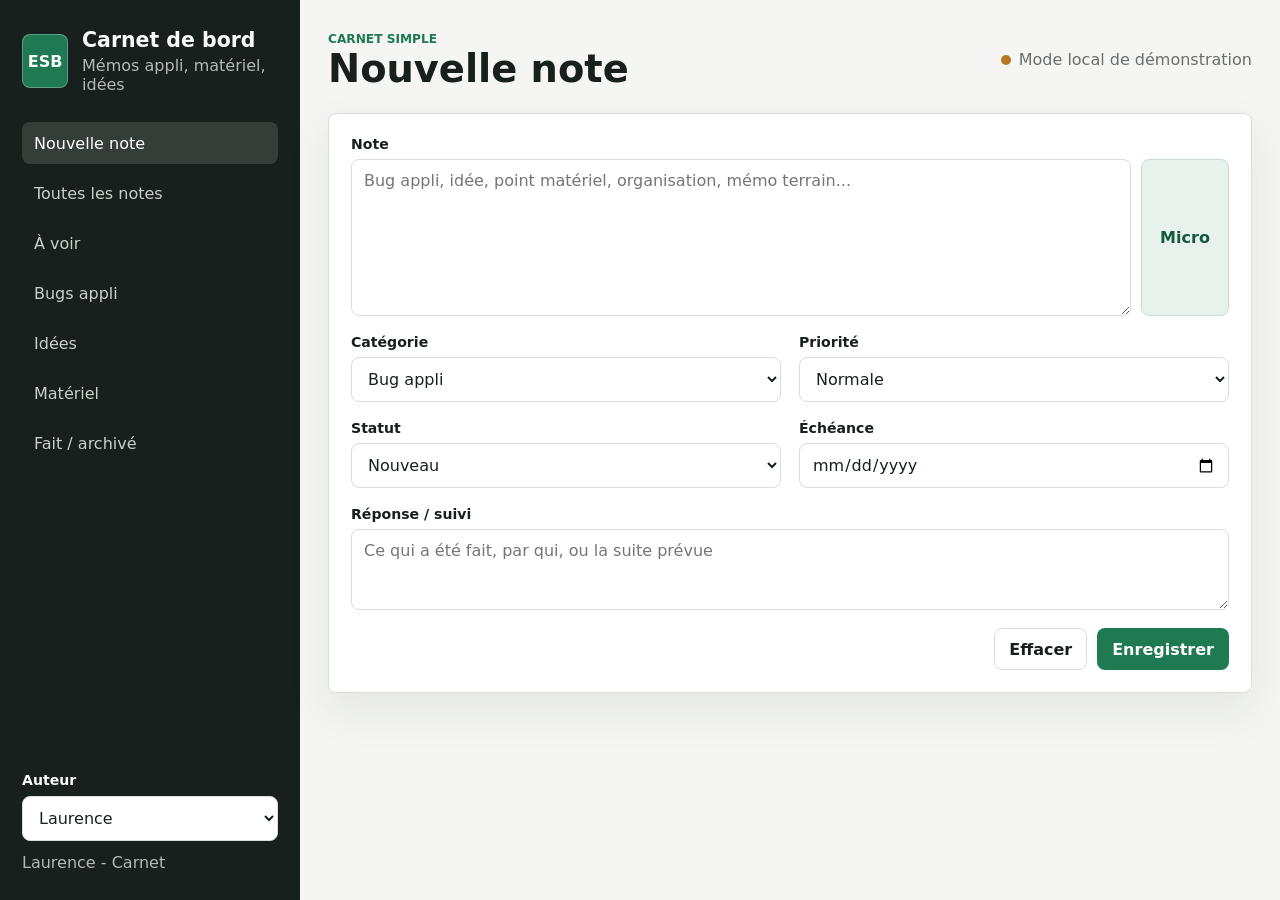
==== index.html @ 7f1f878f "Add files via upload" ====
<!doctype html>
<html lang="fr">
  <head>
    <meta charset="utf-8">
    <meta name="viewport" content="width=device-width, initial-scale=1">
    <title>Carnet de bord ESB</title>
    <link rel="stylesheet" href="./styles.css">
  </head>
  <body>
    <div class="app-shell">
      <aside class="sidebar" aria-label="Navigation">
        <div class="brand">
          <span class="brand-mark">ESB</span>
          <div>
            <h1>Carnet de bord</h1>
            <p>Mémos appli, matériel, idées</p>
          </div>
        </div>

        <nav class="views" id="viewNav" aria-label="Vues">
          <button class="view-button active" data-view="new">Nouvelle note</button>
          <button class="view-button" data-view="all">Toutes les notes</button>
          <button class="view-button" data-view="todo">À voir</button>
          <button class="view-button" data-view="bugs">Bugs appli</button>
          <button class="view-button" data-view="ideas">Idées</button>
          <button class="view-button" data-view="material">Matériel</button>
          <button class="view-button" data-view="done">Fait / archivé</button>
        </nav>

        <section class="session-box" aria-label="Auteur">
          <label for="userSelect">Auteur</label>
          <select id="userSelect"></select>
          <p id="profileHint">Carnet partagé Antoni / Vincent / Laurence</p>
        </section>
      </aside>

      <main class="workspace">
        <header class="topbar">
          <div>
            <p class="eyebrow">Carnet simple</p>
            <h2 id="viewTitle">Nouvelle note</h2>
          </div>
          <div class="sync-state">
            <span id="statusDot" class="dot"></span>
            <span id="syncText">Mode local</span>
          </div>
        </header>

        <section id="newNotePanel" class="panel">
          <form id="noteForm" class="note-form">
            <div class="field full">
              <label for="noteText">Note</label>
              <div class="text-tools">
                <textarea id="noteText" rows="7" placeholder="Bug appli, idée, point matériel, organisation, mémo terrain..." required></textarea>
                <button type="button" id="micButton" class="icon-button" title="Dicter la note" aria-label="Dicter la note">Micro</button>
              </div>
            </div>

            <div class="field">
              <label for="categoryInput">Catégorie</label>
              <select id="categoryInput" required></select>
            </div>

            <div class="field">
              <label for="priorityInput">Priorité</label>
              <select id="priorityInput" required></select>
            </div>

            <div class="field">
              <label for="statusInput">Statut</label>
              <select id="statusInput"></select>
            </div>

            <div class="field">
              <label for="dueDateInput">Échéance</label>
              <input id="dueDateInput" type="date">
            </div>

            <div class="field full">
              <label for="followupInput">Réponse / suivi</label>
              <textarea id="followupInput" rows="3" placeholder="Ce qui a été fait, par qui, ou la suite prévue"></textarea>
            </div>

            <div class="form-actions">
              <button type="reset" class="secondary-button">Effacer</button>
              <button type="submit" class="primary-button">Enregistrer</button>
            </div>
          </form>
        </section>

        <section id="listPanel" class="panel hidden">
          <div class="list-toolbar">
            <input id="searchInput" type="search" placeholder="Rechercher">
            <select id="statusFilter" aria-label="Filtrer par statut"></select>
          </div>

          <div id="notesList" class="notes-list"></div>
        </section>
      </main>
    </div>

    <template id="noteCardTemplate">
      <article class="note-card">
        <div class="card-head">
          <div>
            <span class="category-pill"></span>
            <h3></h3>
          </div>
          <span class="priority-badge"></span>
        </div>
        <p class="note-meta"></p>
        <p class="note-body"></p>
        <dl class="note-details"></dl>
        <div class="followup-box"></div>
        <div class="card-actions">
          <button type="button" data-action="todo" class="secondary-button">À voir</button>
          <button type="button" data-action="progress" class="secondary-button">En cours</button>
          <button type="button" data-action="done" class="primary-button">Fait</button>
          <button type="button" data-action="archive" class="danger-button">Archiver</button>
        </div>
      </article>
    </template>

    <script src="./app.js" defer></script>
  </body>
</html>
---- styles.css ----
:root {
  --bg: #f5f6f3;
  --surface: #ffffff;
  --ink: #17201c;
  --muted: #67706b;
  --line: #d9ded7;
  --green: #1f7a54;
  --green-dark: #15583c;
  --blue: #22577a;
  --amber: #b7791f;
  --red: #b42318;
  --shadow: 0 18px 45px rgba(23, 32, 28, 0.08);
  font-family: Inter, ui-sans-serif, system-ui, -apple-system, BlinkMacSystemFont, "Segoe UI", sans-serif;
}

* {
  box-sizing: border-box;
}

body {
  margin: 0;
  background: var(--bg);
  color: var(--ink);
}

button,
input,
select,
textarea {
  font: inherit;
}

button {
  cursor: pointer;
}

.app-shell {
  display: grid;
  grid-template-columns: 300px minmax(0, 1fr);
  min-height: 100vh;
}

.sidebar {
  background: #17201c;
  color: #f7fbf8;
  padding: 28px 22px;
  display: flex;
  flex-direction: column;
  gap: 28px;
}

.brand {
  display: flex;
  align-items: center;
  gap: 14px;
}

.brand-mark {
  display: grid;
  place-items: center;
  width: 54px;
  height: 54px;
  border: 1px solid rgba(255, 255, 255, 0.28);
  border-radius: 8px;
  background: #1f7a54;
  font-weight: 800;
}

.brand h1,
.topbar h2,
.note-card h3 {
  margin: 0;
  letter-spacing: 0;
}

.brand h1 {
  font-size: 1.28rem;
}

.brand p,
.eyebrow,
.session-box p,
.note-meta {
  margin: 4px 0 0;
  color: var(--muted);
}

.brand p,
.session-box p {
  color: rgba(247, 251, 248, 0.7);
}

.views {
  display: grid;
  gap: 8px;
}

.view-button {
  width: 100%;
  min-height: 42px;
  border: 0;
  border-radius: 8px;
  padding: 10px 12px;
  text-align: left;
  color: rgba(247, 251, 248, 0.8);
  background: transparent;
}

.view-button.active,
.view-button:hover {
  color: #ffffff;
  background: rgba(255, 255, 255, 0.13);
}

.session-box {
  margin-top: auto;
  display: grid;
  gap: 8px;
}

.session-box label,
.field label {
  font-weight: 700;
  font-size: 0.88rem;
}

.session-box select,
.field input,
.field select,
.field textarea,
.list-toolbar input,
.list-toolbar select {
  width: 100%;
  border: 1px solid var(--line);
  border-radius: 8px;
  background: #ffffff;
  color: var(--ink);
  padding: 11px 12px;
}

.workspace {
  min-width: 0;
  padding: 28px;
}

.topbar {
  display: flex;
  justify-content: space-between;
  align-items: center;
  gap: 16px;
  margin-bottom: 22px;
}

.eyebrow {
  color: var(--green);
  font-weight: 800;
  text-transform: uppercase;
  font-size: 0.76rem;
}

.topbar h2 {
  font-size: clamp(1.7rem, 3vw, 2.4rem);
}

.sync-state {
  display: flex;
  align-items: center;
  gap: 8px;
  color: var(--muted);
  white-space: nowrap;
}

.dot {
  width: 10px;
  height: 10px;
  border-radius: 50%;
  background: var(--amber);
}

.dot.online {
  background: var(--green);
}

.dot.error {
  background: var(--red);
}

.panel {
  background: var(--surface);
  border: 1px solid var(--line);
  border-radius: 8px;
  box-shadow: var(--shadow);
  padding: 22px;
}

.hidden {
  display: none;
}

.note-form {
  display: grid;
  grid-template-columns: repeat(2, minmax(0, 1fr));
  gap: 18px;
}

.field {
  display: grid;
  gap: 7px;
}

.field.full {
  grid-column: 1 / -1;
}

.text-tools {
  display: grid;
  grid-template-columns: minmax(0, 1fr) 88px;
  gap: 10px;
}

textarea {
  resize: vertical;
  min-height: 48px;
}

.icon-button,
.primary-button,
.secondary-button,
.danger-button {
  min-height: 42px;
  border-radius: 8px;
  border: 1px solid transparent;
  padding: 10px 14px;
  font-weight: 800;
}

.icon-button {
  background: #e8f2ed;
  border-color: #c8ded3;
  color: var(--green-dark);
}

.primary-button {
  background: var(--green);
  color: #ffffff;
}

.secondary-button {
  background: #ffffff;
  border-color: var(--line);
  color: var(--ink);
}

.danger-button {
  background: #fff5f4;
  border-color: #f2c3bf;
  color: var(--red);
}

.form-actions,
.card-actions,
.list-toolbar {
  display: flex;
  justify-content: flex-end;
  gap: 10px;
  flex-wrap: wrap;
}

.form-actions {
  grid-column: 1 / -1;
}

.list-toolbar {
  justify-content: space-between;
  margin-bottom: 16px;
}

.list-toolbar input {
  max-width: 420px;
}

.list-toolbar select {
  max-width: 220px;
}

.notes-list {
  display: grid;
  gap: 14px;
}

.note-card {
  border: 1px solid var(--line);
  border-radius: 8px;
  padding: 18px;
  background: #ffffff;
}

.card-head {
  display: flex;
  justify-content: space-between;
  gap: 16px;
  align-items: flex-start;
}

.category-pill,
.priority-badge {
  display: inline-flex;
  align-items: center;
  min-height: 28px;
  border-radius: 8px;
  padding: 4px 9px;
  font-size: 0.8rem;
  font-weight: 800;
}

.category-pill {
  background: #e8f2ed;
  color: var(--green-dark);
}

.priority-badge {
  background: #f9edd8;
  color: #7a4b10;
  white-space: nowrap;
}

.note-card h3 {
  margin-top: 10px;
  font-size: 1.05rem;
}

.note-body {
  white-space: pre-wrap;
  line-height: 1.5;
}

.note-details {
  display: grid;
  grid-template-columns: repeat(2, minmax(120px, 1fr));
  gap: 10px;
  margin: 14px 0;
}

.note-details div {
  border-top: 1px solid var(--line);
  padding-top: 8px;
}

.note-details dt {
  color: var(--muted);
  font-size: 0.78rem;
  font-weight: 800;
}

.note-details dd {
  margin: 3px 0 0;
}

.followup-box {
  border-left: 4px solid var(--blue);
  background: #f2f7fa;
  padding: 10px 12px;
  margin: 12px 0;
  border-radius: 0 8px 8px 0;
  color: #213644;
}

.empty-state {
  text-align: center;
  color: var(--muted);
  padding: 40px 12px;
}

@media (max-width: 860px) {
  .app-shell {
    grid-template-columns: 1fr;
  }

  .sidebar {
    position: static;
  }

  .views {
    grid-template-columns: repeat(2, minmax(0, 1fr));
  }

  .workspace {
    padding: 18px;
  }

  .topbar,
  .card-head {
    align-items: flex-start;
    flex-direction: column;
  }

  .note-form {
    grid-template-columns: 1fr;
  }

  .note-details {
    grid-template-columns: repeat(2, minmax(0, 1fr));
  }
}

@media (max-width: 520px) {
  .views,
  .note-details {
    grid-template-columns: 1fr;
  }

  .panel {
    padding: 16px;
  }

  .list-toolbar input,
  .list-toolbar select {
    max-width: none;
  }
}
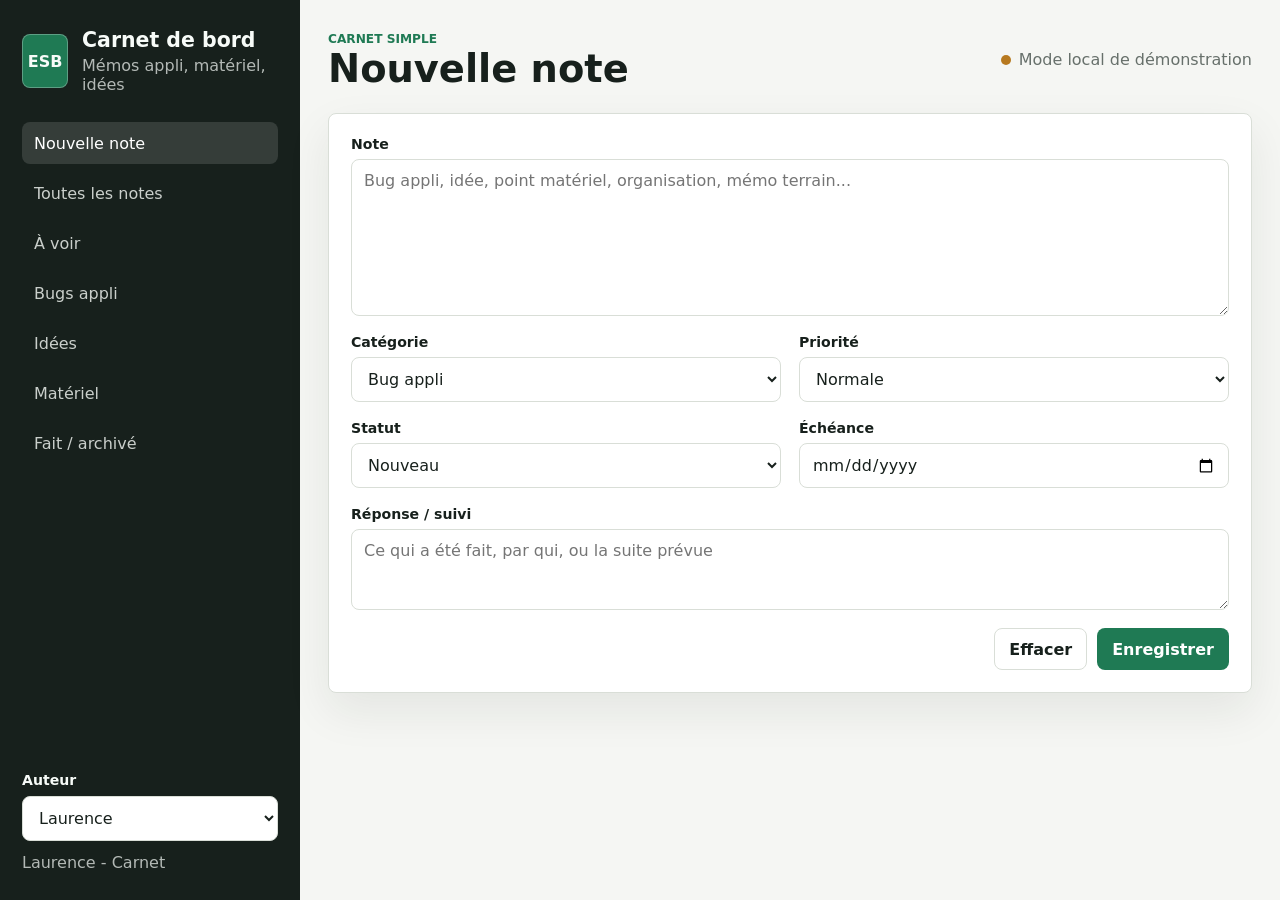
==== commit 7f98b04f: "Add files via upload" ====
--- a/index.html
+++ b/index.html
@@ -50,10 +50,7 @@
           <form id="noteForm" class="note-form">
             <div class="field full">
               <label for="noteText">Note</label>
-              <div class="text-tools">
-                <textarea id="noteText" rows="7" placeholder="Bug appli, idée, point matériel, organisation, mémo terrain..." required></textarea>
-                <button type="button" id="micButton" class="icon-button" title="Dicter la note" aria-label="Dicter la note">Micro</button>
-              </div>
+              <textarea id="noteText" rows="7" placeholder="Bug appli, idée, point matériel, organisation, mémo terrain..." required></textarea>
             </div>
 
             <div class="field">
--- a/styles.css
+++ b/styles.css
@@ -212,12 +212,6 @@
   grid-column: 1 / -1;
 }
 
-.text-tools {
-  display: grid;
-  grid-template-columns: minmax(0, 1fr) 88px;
-  gap: 10px;
-}
-
 textarea {
   resize: vertical;
   min-height: 48px;
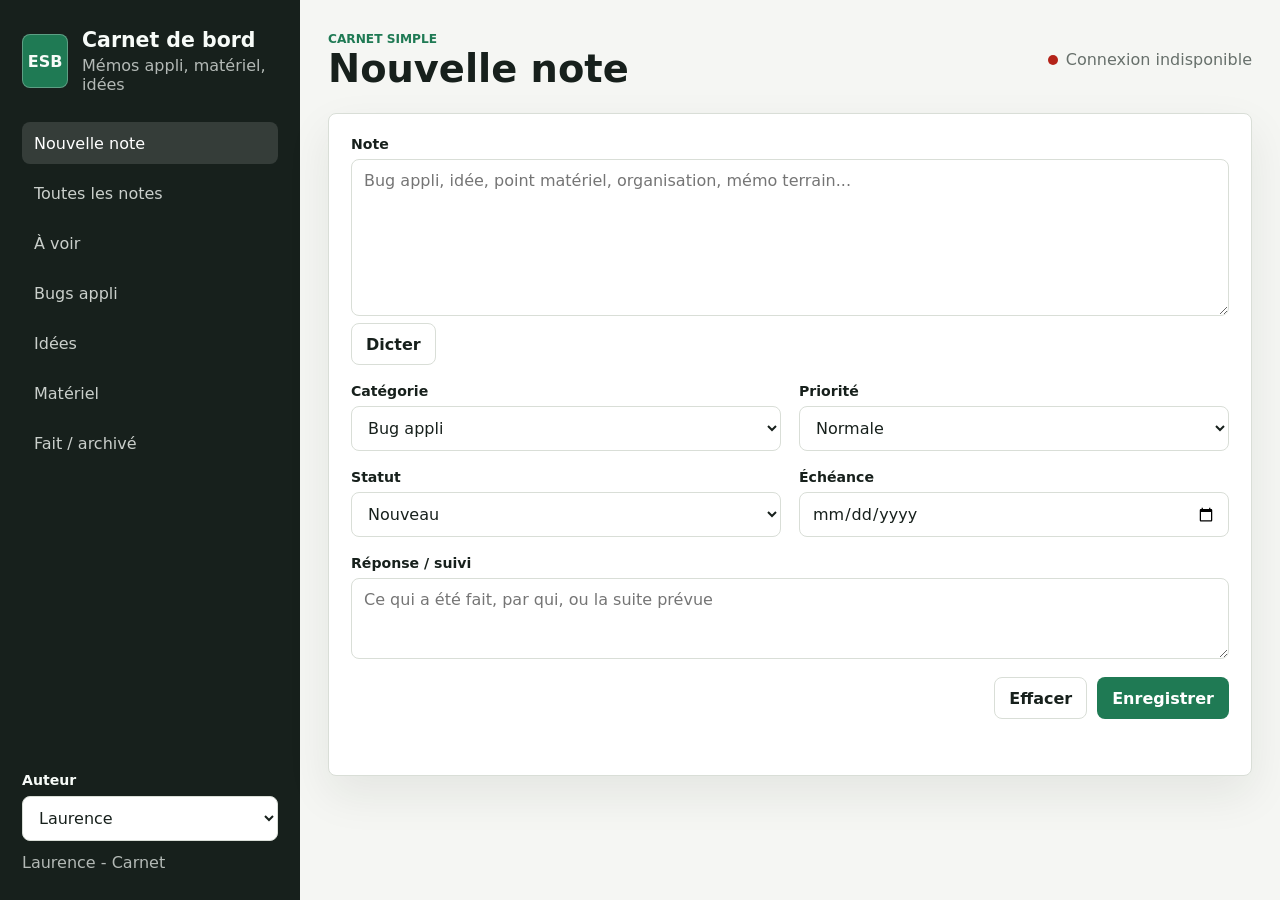
==== commit 1ba62f3e: "Add files via upload" ====
--- a/index.html
+++ b/index.html
@@ -51,6 +51,9 @@
             <div class="field full">
               <label for="noteText">Note</label>
               <textarea id="noteText" rows="7" placeholder="Bug appli, idée, point matériel, organisation, mémo terrain..." required></textarea>
+              <div class="voice-tools">
+                <button type="button" id="micButton" class="secondary-button">Dicter</button>
+              </div>
             </div>
 
             <div class="field">
@@ -80,8 +83,9 @@
 
             <div class="form-actions">
               <button type="reset" class="secondary-button">Effacer</button>
-              <button type="submit" class="primary-button">Enregistrer</button>
+              <button type="submit" id="submitButton" class="primary-button">Enregistrer</button>
             </div>
+            <p id="formMessage" class="form-message" role="status" aria-live="polite"></p>
           </form>
         </section>
 
@@ -114,6 +118,7 @@
           <button type="button" data-action="progress" class="secondary-button">En cours</button>
           <button type="button" data-action="done" class="primary-button">Fait</button>
           <button type="button" data-action="archive" class="danger-button">Archiver</button>
+          <button type="button" data-action="delete" class="danger-button">Supprimer</button>
         </div>
       </article>
     </template>
--- a/styles.css
+++ b/styles.css
@@ -253,7 +253,8 @@
 
 .form-actions,
 .card-actions,
-.list-toolbar {
+.list-toolbar,
+.voice-tools {
   display: flex;
   justify-content: flex-end;
   gap: 10px;
@@ -262,6 +263,26 @@
 
 .form-actions {
   grid-column: 1 / -1;
+}
+
+.voice-tools {
+  justify-content: flex-start;
+}
+
+.form-message {
+  grid-column: 1 / -1;
+  min-height: 22px;
+  margin: -6px 0 0;
+  color: var(--muted);
+  font-weight: 700;
+}
+
+.form-message[data-type="success"] {
+  color: var(--green-dark);
+}
+
+.form-message[data-type="error"] {
+  color: var(--red);
 }
 
 .list-toolbar {
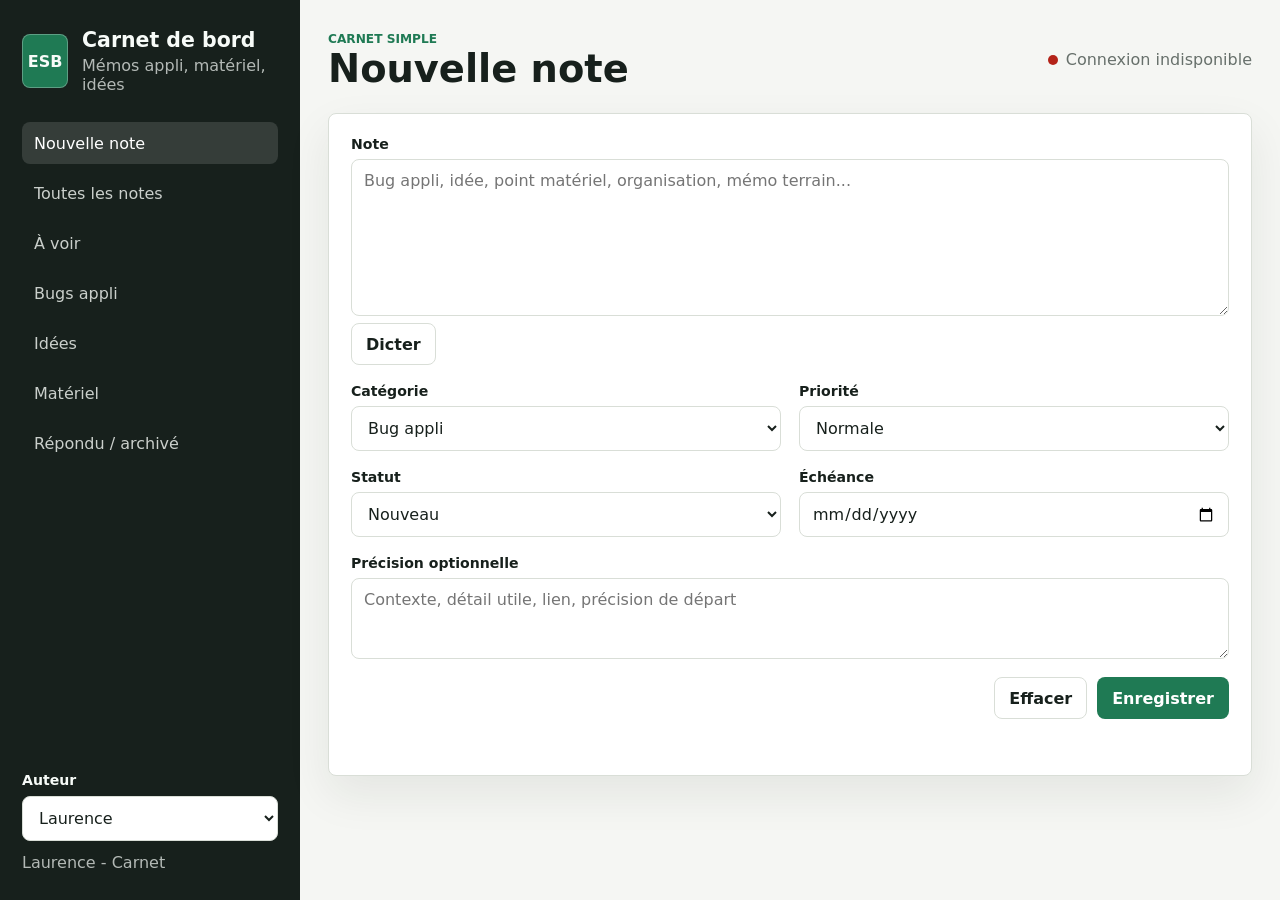
==== commit fd7bd44e: "Add files via upload" ====
--- a/index.html
+++ b/index.html
@@ -24,7 +24,7 @@
           <button class="view-button" data-view="bugs">Bugs appli</button>
           <button class="view-button" data-view="ideas">Idées</button>
           <button class="view-button" data-view="material">Matériel</button>
-          <button class="view-button" data-view="done">Fait / archivé</button>
+          <button class="view-button" data-view="done">Répondu / archivé</button>
         </nav>
 
         <section class="session-box" aria-label="Auteur">
@@ -53,6 +53,17 @@
               <textarea id="noteText" rows="7" placeholder="Bug appli, idée, point matériel, organisation, mémo terrain..." required></textarea>
               <div class="voice-tools">
                 <button type="button" id="micButton" class="secondary-button">Dicter</button>
+                <div id="voiceIndicator" class="voice-indicator" aria-hidden="true">
+                  <span class="voice-dot"></span>
+                  <span class="voice-label">Écoute en cours</span>
+                  <span class="voice-bars">
+                    <span></span>
+                    <span></span>
+                    <span></span>
+                    <span></span>
+                    <span></span>
+                  </span>
+                </div>
               </div>
             </div>
 
@@ -77,8 +88,8 @@
             </div>
 
             <div class="field full">
-              <label for="followupInput">Réponse / suivi</label>
-              <textarea id="followupInput" rows="3" placeholder="Ce qui a été fait, par qui, ou la suite prévue"></textarea>
+              <label for="followupInput">Précision optionnelle</label>
+              <textarea id="followupInput" rows="3" placeholder="Contexte, détail utile, lien, précision de départ"></textarea>
             </div>
 
             <div class="form-actions">
@@ -113,10 +124,18 @@
         <p class="note-body"></p>
         <dl class="note-details"></dl>
         <div class="followup-box"></div>
+        <section class="reply-thread">
+          <h4>Réponses</h4>
+          <div class="replies-list"></div>
+          <form class="reply-form">
+            <textarea name="replyText" rows="2" placeholder="Répondre à cette note"></textarea>
+            <button type="submit" class="primary-button">Répondre</button>
+          </form>
+        </section>
         <div class="card-actions">
           <button type="button" data-action="todo" class="secondary-button">À voir</button>
           <button type="button" data-action="progress" class="secondary-button">En cours</button>
-          <button type="button" data-action="done" class="primary-button">Fait</button>
+          <button type="button" data-action="done" class="primary-button">Répondu</button>
           <button type="button" data-action="archive" class="danger-button">Archiver</button>
           <button type="button" data-action="delete" class="danger-button">Supprimer</button>
         </div>
--- a/styles.css
+++ b/styles.css
@@ -266,7 +266,95 @@
 }
 
 .voice-tools {
+  align-items: center;
   justify-content: flex-start;
+}
+
+.secondary-button.recording {
+  background: #fff5f4;
+  border-color: #f2c3bf;
+  color: var(--red);
+}
+
+.voice-indicator {
+  display: none;
+  align-items: center;
+  gap: 9px;
+  min-height: 42px;
+  color: var(--red);
+  font-weight: 800;
+}
+
+.voice-indicator.active {
+  display: inline-flex;
+}
+
+.voice-dot {
+  width: 10px;
+  height: 10px;
+  border-radius: 999px;
+  background: var(--red);
+  animation: voicePulse 1s infinite;
+}
+
+.voice-label {
+  white-space: nowrap;
+}
+
+.voice-bars {
+  display: inline-flex;
+  align-items: center;
+  gap: 3px;
+  height: 24px;
+}
+
+.voice-bars span {
+  display: block;
+  width: 4px;
+  height: 8px;
+  border-radius: 999px;
+  background: var(--red);
+  animation: voiceWave 0.8s ease-in-out infinite;
+}
+
+.voice-bars span:nth-child(2) {
+  animation-delay: 0.1s;
+}
+
+.voice-bars span:nth-child(3) {
+  animation-delay: 0.2s;
+}
+
+.voice-bars span:nth-child(4) {
+  animation-delay: 0.3s;
+}
+
+.voice-bars span:nth-child(5) {
+  animation-delay: 0.4s;
+}
+
+@keyframes voicePulse {
+  0%,
+  100% {
+    opacity: 0.4;
+    transform: scale(0.9);
+  }
+
+  50% {
+    opacity: 1;
+    transform: scale(1.15);
+  }
+}
+
+@keyframes voiceWave {
+  0%,
+  100% {
+    height: 7px;
+  }
+
+  50% {
+    height: 22px;
+  }
 }
 
 .form-message {
@@ -380,6 +468,57 @@
   color: #213644;
 }
 
+.reply-thread {
+  border-top: 1px solid var(--line);
+  margin-top: 14px;
+  padding-top: 14px;
+}
+
+.reply-thread h4 {
+  margin: 0 0 10px;
+  font-size: 0.94rem;
+}
+
+.replies-list {
+  display: grid;
+  gap: 8px;
+  margin-bottom: 12px;
+}
+
+.reply-item {
+  background: #f7faf8;
+  border: 1px solid var(--line);
+  border-radius: 8px;
+  padding: 10px 12px;
+}
+
+.reply-item p {
+  margin: 0;
+  white-space: pre-wrap;
+}
+
+.reply-meta,
+.reply-empty {
+  color: var(--muted);
+  font-size: 0.82rem;
+}
+
+.reply-meta {
+  margin-bottom: 5px !important;
+  font-weight: 800;
+}
+
+.reply-form {
+  display: grid;
+  grid-template-columns: minmax(0, 1fr) auto;
+  gap: 10px;
+  align-items: start;
+}
+
+.reply-form textarea {
+  min-height: 42px;
+}
+
 .empty-state {
   text-align: center;
   color: var(--muted);
@@ -416,6 +555,10 @@
   .note-details {
     grid-template-columns: repeat(2, minmax(0, 1fr));
   }
+
+  .reply-form {
+    grid-template-columns: 1fr;
+  }
 }
 
 @media (max-width: 520px) {
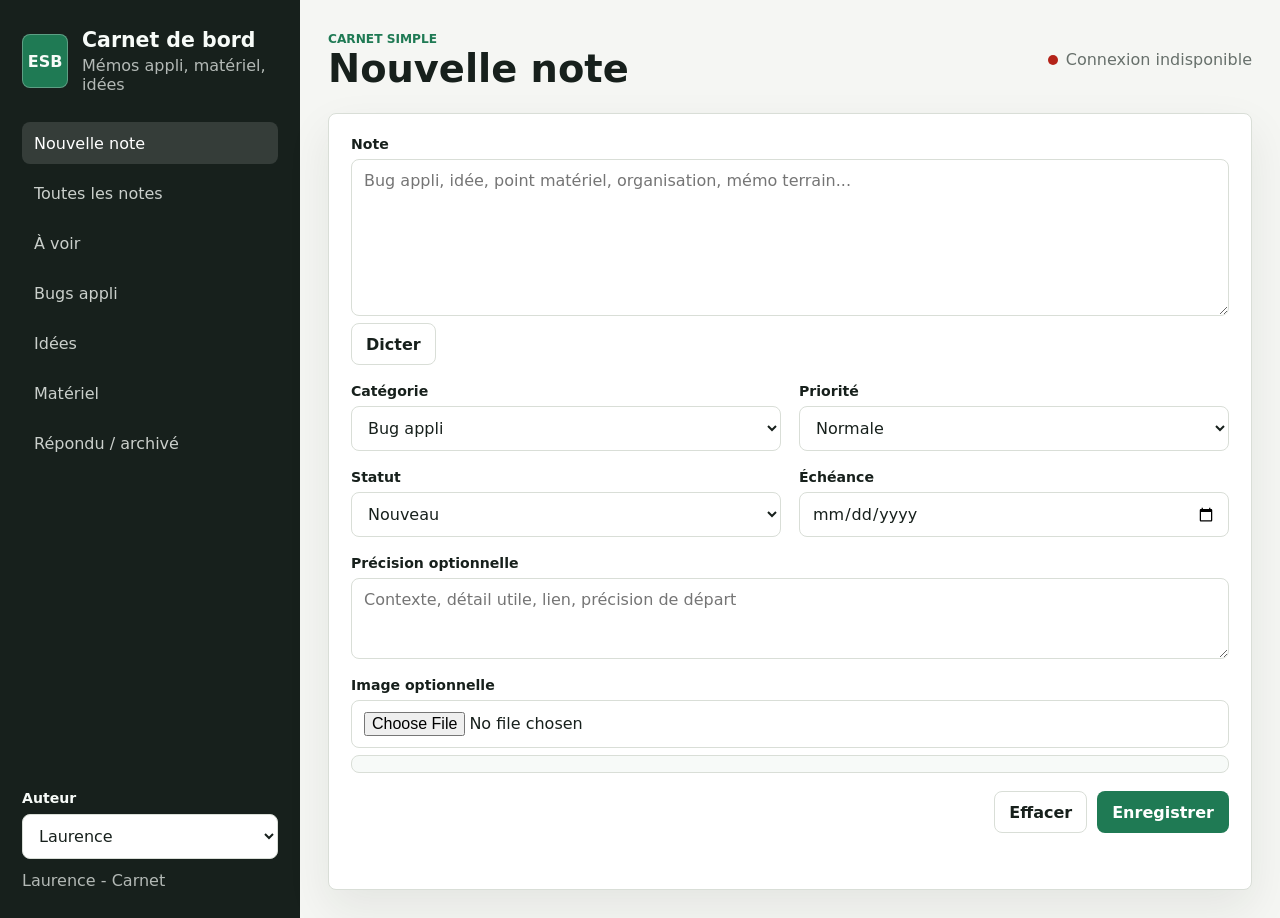
==== commit 016973be: "Add files via upload" ====
--- a/index.html
+++ b/index.html
@@ -92,6 +92,13 @@
               <textarea id="followupInput" rows="3" placeholder="Contexte, détail utile, lien, précision de départ"></textarea>
             </div>
 
+            <div class="field full">
+              <label for="imageInput">Image optionnelle</label>
+              <input id="imageInput" type="file" accept="image/*">
+              <div id="imagePreview" class="image-preview hidden"></div>
+              <button type="button" id="clearImageButton" class="secondary-button hidden">Retirer l'image</button>
+            </div>
+
             <div class="form-actions">
               <button type="reset" class="secondary-button">Effacer</button>
               <button type="submit" id="submitButton" class="primary-button">Enregistrer</button>
@@ -122,6 +129,10 @@
         </div>
         <p class="note-meta"></p>
         <p class="note-body"></p>
+        <a class="note-image-link hidden" href="#" target="_blank" rel="noopener">
+          <img class="note-image" alt="Image jointe à la note">
+          <span>Ouvrir l'image</span>
+        </a>
         <dl class="note-details"></dl>
         <div class="followup-box"></div>
         <section class="reply-thread">
--- a/styles.css
+++ b/styles.css
@@ -373,6 +373,26 @@
   color: var(--red);
 }
 
+.image-preview {
+  display: inline-flex;
+  align-items: center;
+  gap: 12px;
+  border: 1px solid var(--line);
+  border-radius: 8px;
+  padding: 8px;
+  background: #f7faf8;
+  color: var(--muted);
+  font-weight: 700;
+}
+
+.image-preview img {
+  width: 84px;
+  height: 64px;
+  object-fit: cover;
+  border-radius: 6px;
+  border: 1px solid var(--line);
+}
+
 .list-toolbar {
   justify-content: space-between;
   margin-bottom: 16px;
@@ -435,6 +455,24 @@
 .note-body {
   white-space: pre-wrap;
   line-height: 1.5;
+}
+
+.note-image-link {
+  display: inline-grid;
+  gap: 7px;
+  margin: 8px 0 12px;
+  color: var(--blue);
+  font-weight: 800;
+  text-decoration: none;
+}
+
+.note-image {
+  width: min(100%, 420px);
+  max-height: 280px;
+  object-fit: contain;
+  border: 1px solid var(--line);
+  border-radius: 8px;
+  background: #f7faf8;
 }
 
 .note-details {
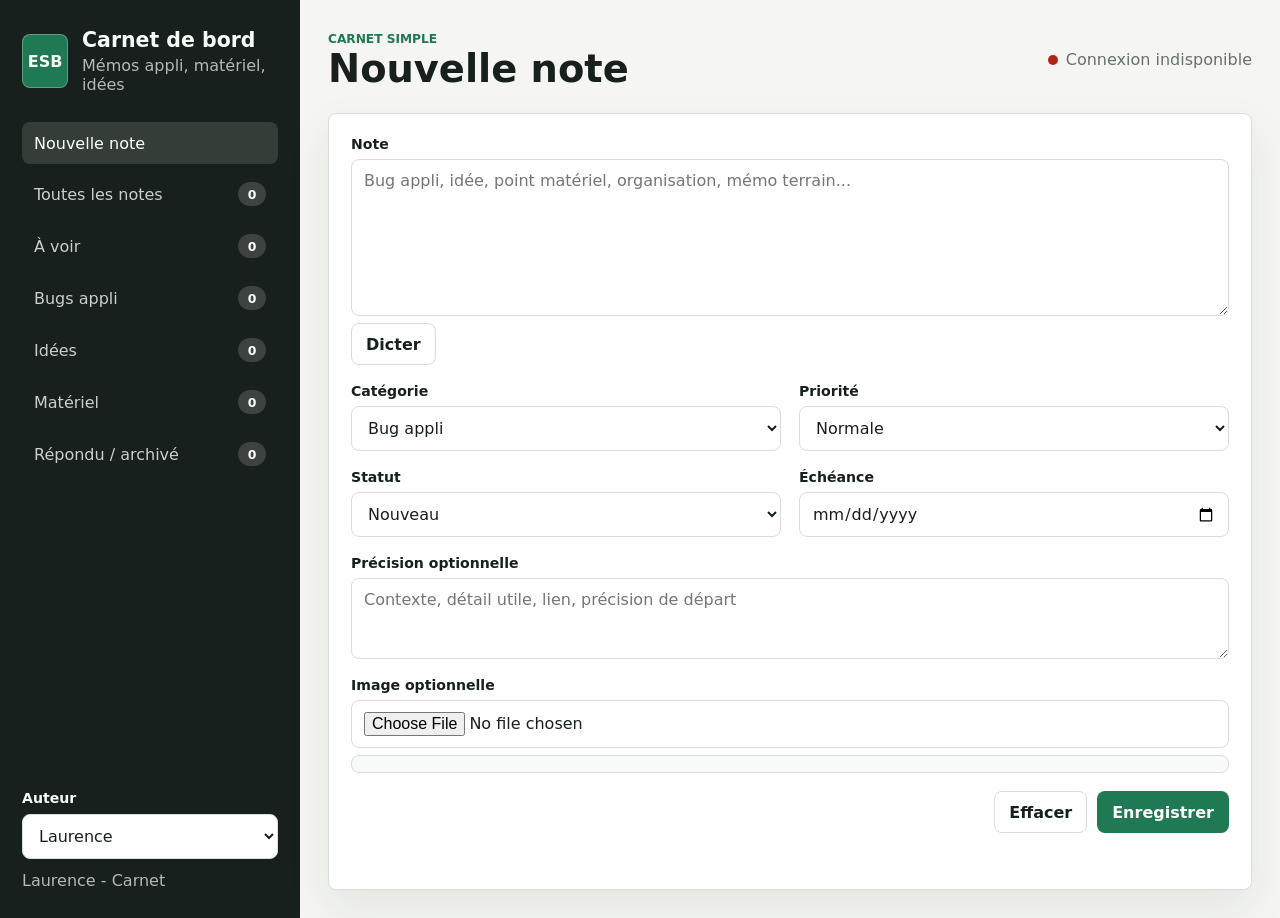
==== commit e3f60cf2: "Add files via upload" ====
--- a/index.html
+++ b/index.html
@@ -18,13 +18,13 @@
         </div>
 
         <nav class="views" id="viewNav" aria-label="Vues">
-          <button class="view-button active" data-view="new">Nouvelle note</button>
-          <button class="view-button" data-view="all">Toutes les notes</button>
-          <button class="view-button" data-view="todo">À voir</button>
-          <button class="view-button" data-view="bugs">Bugs appli</button>
-          <button class="view-button" data-view="ideas">Idées</button>
-          <button class="view-button" data-view="material">Matériel</button>
-          <button class="view-button" data-view="done">Répondu / archivé</button>
+          <button class="view-button active" data-view="new"><span>Nouvelle note</span></button>
+          <button class="view-button" data-view="all"><span>Toutes les notes</span><span class="view-count" data-count="all">0</span></button>
+          <button class="view-button" data-view="todo"><span>À voir</span><span class="view-count" data-count="todo">0</span></button>
+          <button class="view-button" data-view="bugs"><span>Bugs appli</span><span class="view-count" data-count="bugs">0</span></button>
+          <button class="view-button" data-view="ideas"><span>Idées</span><span class="view-count" data-count="ideas">0</span></button>
+          <button class="view-button" data-view="material"><span>Matériel</span><span class="view-count" data-count="material">0</span></button>
+          <button class="view-button" data-view="done"><span>Répondu / archivé</span><span class="view-count" data-count="done">0</span></button>
         </nav>
 
         <section class="session-box" aria-label="Auteur">
@@ -108,6 +108,7 @@
         </section>
 
         <section id="listPanel" class="panel hidden">
+          <div id="statusSummary" class="status-summary" aria-label="Résumé des notes"></div>
           <div class="list-toolbar">
             <input id="searchInput" type="search" placeholder="Rechercher">
             <select id="statusFilter" aria-label="Filtrer par statut"></select>
--- a/styles.css
+++ b/styles.css
@@ -101,9 +101,26 @@
   border: 0;
   border-radius: 8px;
   padding: 10px 12px;
+  display: flex;
+  align-items: center;
+  justify-content: space-between;
+  gap: 10px;
   text-align: left;
   color: rgba(247, 251, 248, 0.8);
   background: transparent;
+}
+
+.view-count {
+  min-width: 28px;
+  min-height: 24px;
+  display: inline-grid;
+  place-items: center;
+  border-radius: 999px;
+  padding: 2px 8px;
+  background: rgba(255, 255, 255, 0.16);
+  color: #ffffff;
+  font-size: 0.78rem;
+  font-weight: 900;
 }
 
 .view-button.active,
@@ -398,6 +415,29 @@
   margin-bottom: 16px;
 }
 
+.status-summary {
+  display: flex;
+  gap: 8px;
+  flex-wrap: wrap;
+  margin-bottom: 16px;
+}
+
+.summary-pill {
+  display: inline-flex;
+  align-items: center;
+  gap: 6px;
+  border: 1px solid var(--line);
+  border-radius: 999px;
+  padding: 7px 10px;
+  background: #f7faf8;
+  color: var(--muted);
+  font-weight: 800;
+}
+
+.summary-pill strong {
+  color: var(--ink);
+}
+
 .list-toolbar input {
   max-width: 420px;
 }
